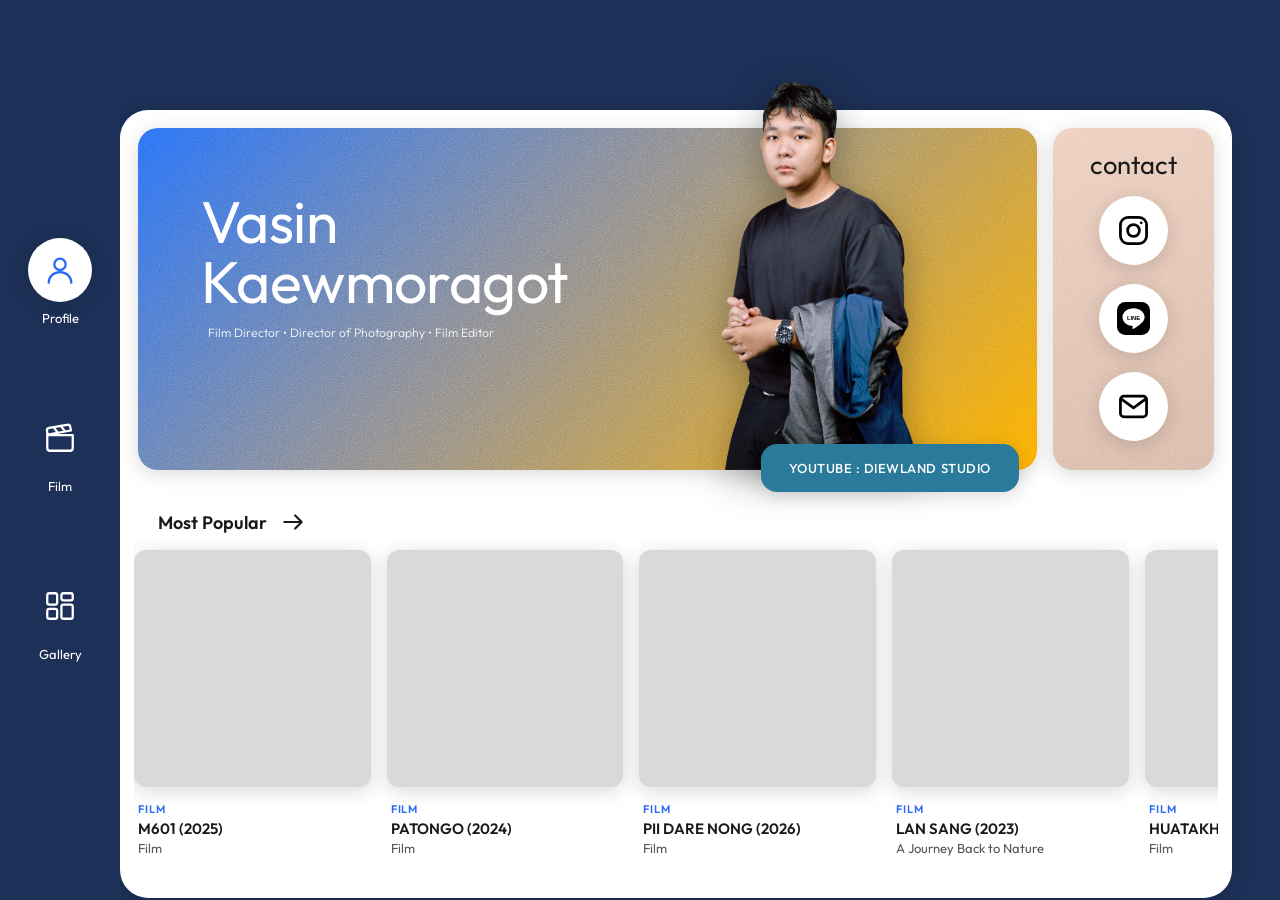
==== index.html @ d3518928 "Initial portfolio site with Instagram gallery and admin page Co-Authored-By: Claude Opus 5.5 <norepl" ====
<!DOCTYPE html>
<html lang="th">
<head>
  <meta charset="UTF-8" />
  <meta name="viewport" content="width=device-width, initial-scale=1.0" />
  <title>Vasin Kaewmoragot — Portfolio</title>
  <meta name="description" content="Vasin Kaewmoragot — Film Director, Director of Photography, Film Editor" />
  <link rel="preconnect" href="https://fonts.googleapis.com" />
  <link rel="preconnect" href="https://fonts.gstatic.com" crossorigin />
  <link href="https://fonts.googleapis.com/css2?family=Outfit:wght@300;400;500;600;700&display=swap" rel="stylesheet" />
  <link rel="stylesheet" href="style.css" />
</head>
<body>

  <!-- ============ NAVIGATION ============ -->
  <nav class="nav" aria-label="Main navigation">
    <ul class="nav__list">
      <li>
        <a href="#profile" class="nav__item is-active" data-target="profile" aria-current="page">
          <span class="nav__icon">
            <svg viewBox="0 0 24 24" fill="none" stroke="currentColor" stroke-width="1.6" stroke-linecap="round" stroke-linejoin="round" aria-hidden="true">
              <circle cx="12" cy="8" r="4" />
              <path d="M4 21c0-4.4 3.6-7.5 8-7.5s8 3.1 8 7.5" />
            </svg>
          </span>
          <span class="nav__label">Profile</span>
        </a>
      </li>
      <li>
        <a href="#film" class="nav__item" data-target="film">
          <span class="nav__icon">
            <svg viewBox="0 0 24 24" fill="none" stroke="currentColor" stroke-width="1.6" stroke-linecap="round" stroke-linejoin="round" aria-hidden="true">
              <path d="M3 10h18v9a2 2 0 0 1-2 2H5a2 2 0 0 1-2-2v-9Z" />
              <path d="m3.2 9.6-.4-2.4a2 2 0 0 1 1.6-2.3L17 2.7a2 2 0 0 1 2.3 1.6l.4 2.4L3.2 9.6Z" />
              <path d="m7.5 4.3 2.6 3.6M12.6 3.4l2.6 3.6" />
            </svg>
          </span>
          <span class="nav__label">Film</span>
        </a>
      </li>
      <li>
        <a href="#gallery" class="nav__item" data-target="gallery">
          <span class="nav__icon">
            <svg viewBox="0 0 24 24" fill="none" stroke="currentColor" stroke-width="1.6" stroke-linejoin="round" aria-hidden="true">
              <rect x="3" y="3" width="7" height="8" rx="1.5" />
              <rect x="13" y="3" width="8" height="5" rx="1.5" />
              <rect x="3" y="14" width="7" height="7" rx="1.5" />
              <rect x="13" y="11" width="8" height="10" rx="1.5" />
            </svg>
          </span>
          <span class="nav__label">Gallery</span>
        </a>
      </li>
    </ul>
  </nav>

  <!-- ============ STAGE (Flashcard sections) ============ -->
  <main class="stage">

    <!-- ---------- SECTION 1: PROFILE ---------- -->
    <section id="profile" class="page page--profile is-active" aria-label="Profile">
      <div class="page__card">
        <div class="profile__top">
          <div class="profile__hero">
            <div class="banner noise">
              <div class="banner__text">
                <h1 class="banner__name">Vasin<br />Kaewmoragot</h1>
                <p class="banner__roles">Film Director • Director of Photography • Film Editor</p>
              </div>
            </div>

            <!-- รูปโปรไฟล์ (PNG พื้นหลังโปร่งใส) — วางไฟล์จริงที่ assets/images/profile.png -->
            <figure class="profile__photo">
              <img src="assets/images/profile.png" alt="Vasin Kaewmoragot" data-fallback />
            </figure>
            <a href="https://www.youtube.com/@DIEWLAND_STUDIO" class="btn btn--profile" target="_blank" rel="noopener">YOUTUBE : DIEWLAND STUDIO</a>
          </div>

          <aside class="contact noise">
            <h2 class="contact__title">contact</h2>
            <ul class="contact__list">
              <li>
                <a class="contact__item" aria-label="Instagram: v.k_dl" title="Instagram: v.k_dl" href="https://www.instagram.com/v.k_dl" target="_blank" rel="noopener">
                  <span class="contact__icon"><img src="assets/icons/instagram.svg" alt="Instagram" /></span>
                </a>
              </li>
              <li>
                <a class="contact__item" aria-label="LINE: diewlandstudio" title="LINE: diewlandstudio" href="https://line.me/ti/p/~diewlandstudio" target="_blank" rel="noopener">
                  <span class="contact__icon"><img src="assets/icons/line.svg" alt="LINE" /></span>
                </a>
              </li>
              <li>
                <a class="contact__item" aria-label="Email: vasink2006@gmail.com" title="vasink2006@gmail.com" href="mailto:vasink2006@gmail.com">
                  <span class="contact__icon"><img src="assets/icons/mail.svg" alt="Email" /></span>
                </a>
              </li>
            </ul>
          </aside>
        </div>

        <div class="row-head">
          <h3>Most Popular</h3>
          <button class="row-head__shuffle" id="shuffleBtn" type="button" aria-label="Shuffle most popular">
            <svg viewBox="0 0 24 24" fill="none" stroke="currentColor" stroke-width="2" stroke-linecap="round" stroke-linejoin="round" aria-hidden="true"><path d="M4 12h16M14 6l6 6-6 6" /></svg>
          </button>
        </div>
        <div class="card-row" id="popularRow"><!-- JS renders random cards --></div>
      </div>
    </section>

    <!-- ---------- SECTION 2: FILM ---------- -->
    <section id="film" class="page page--film" aria-label="Film">
      <div class="film">
        <div class="film__bg" id="filmBg"></div>
        <div class="film__panel" aria-hidden="true"></div>

        <div class="film__left film__fade">
          <p class="film__year" id="filmYear"></p>
          <h2 class="film__title" id="filmTitle"></h2>
          <p class="film__tagline" id="filmTagline"></p>
          <button class="btn btn--watch" id="watchBtn" type="button">
            <svg viewBox="0 0 24 24" fill="none" stroke="currentColor" stroke-width="2" aria-hidden="true">
              <circle cx="12" cy="12" r="10" /><path d="M10 8.5v7l6-3.5-6-3.5Z" fill="currentColor" />
            </svg>
            WATCH NOW!
          </button>
        </div>

        <img class="film__person film__fade" id="filmPerson" alt="" data-fallback />

        <div class="film__right">
          <div class="film__arrows">
            <button class="arrow-btn" id="filmPrev" type="button" aria-label="Previous film">
              <svg viewBox="0 0 24 24" fill="none" stroke="currentColor" stroke-width="2.2" stroke-linecap="round" stroke-linejoin="round"><path d="M20 12H4M10 6l-6 6 6 6" /></svg>
            </button>
            <button class="arrow-btn" id="filmNext" type="button" aria-label="Next film">
              <svg viewBox="0 0 24 24" fill="none" stroke="currentColor" stroke-width="2.2" stroke-linecap="round" stroke-linejoin="round"><path d="M4 12h16M14 6l6 6-6 6" /></svg>
            </button>
          </div>
          <div class="film__info film__fade">
            <button class="film__thumb" id="filmThumb" type="button" aria-label="Play trailer">
              <img id="filmThumbImg" alt="" />
              <span class="film__thumb-play" aria-hidden="true">
                <svg viewBox="0 0 24 24"><path d="M8 5v14l11-7L8 5Z" fill="currentColor" /></svg>
              </span>
            </button>
            <p class="film__desc" id="filmDesc"></p>
            <p class="film__credit" id="filmCredit"></p>
          </div>
          <div class="film__dots" id="filmDots"></div>
        </div>
      </div>
    </section>

    <!-- ---------- SECTION 3: GALLERY ---------- -->
    <section id="gallery" class="page page--gallery" aria-label="Gallery">
      <div class="page__card">
        <div class="gallery__head">
          <div class="banner banner--gallery noise">
            <h2 class="gallery__title">Gallery<br />2023-NOW</h2>
            <ul class="gallery__gear">
              <li>Olympus OM-D E-M10 Mark I</li>
              <li>Olympus OM D E-M5 Mark II</li>
              <li>Sony a7C II</li>
            </ul>
          </div>
          <!-- รูปกล้อง (PNG พื้นหลังโปร่งใส) — วางไฟล์จริงที่ assets/images/camera.png -->
          <img class="gallery__camera" src="assets/images/camera.png" alt="Sony a7C II camera" data-fallback />
        </div>
        <div id="galleryYears"><!-- JS renders year rows --></div>
      </div>
    </section>
  </main>

  <!-- ============ MODALS ============ -->
  <div class="modal" id="lightbox" role="dialog" aria-modal="true" aria-label="Image viewer" hidden>
    <button class="modal__close" type="button" aria-label="Close">&times;</button>
    <figure class="modal__content lightbox">
      <img id="lightboxImg" alt="" />
      <figcaption id="lightboxCaption"></figcaption>
    </figure>
  </div>

  <div class="modal" id="videoModal" role="dialog" aria-modal="true" aria-label="Video player" hidden>
    <button class="modal__close" type="button" aria-label="Close">&times;</button>
    <div class="modal__content video">
      <!-- YouTube ต้องได้รับ Referer ไม่งั้นขึ้น Error 153 -->
      <iframe id="videoFrame" title="Film trailer" referrerpolicy="strict-origin-when-cross-origin" allow="accelerometer; autoplay; clipboard-write; encrypted-media; gyroscope; picture-in-picture; web-share" allowfullscreen></iframe>
    </div>
    <a class="video__external" id="videoExternal" href="#" target="_blank" rel="noopener">เล่นไม่ได้? ดูบน YouTube ↗</a>
  </div>

  <script src="data.js"></script>
  <script src="script.js"></script>
</body>
</html>
---- style.css ----
/* =========================================================
   Vasin Kaewmoragot — Portfolio
   Design tokens: design_specification.md
   ========================================================= */

:root {
  /* Colors */
  --bg-main: #1D3057;
  --banner-gradient: linear-gradient(135deg, #296BF8 0%, #FFAA00 100%);
  --bg-contact: #ECCDBC;
  --bg-card: #FFFFFF;
  --bg-card-placeholder: #D9D9D9;
  --text-dark: #1A1A1A;
  --text-light: #FFFFFF;
  --accent: #296BF8;
  --btn-profile: #2A7A9B;
  --film-panel: rgba(214, 216, 222, 0.82);

  /* Effects */
  --shadow-default: 0 4px 20px rgba(0, 0, 0, 0.15);
  --shadow-hover: 0 12px 30px rgba(0, 0, 0, 0.3);
  --transition: all 0.3s cubic-bezier(0.25, 0.8, 0.25, 1);
  --ease-card: cubic-bezier(0.22, 1, 0.36, 1);

  /* Shape */
  --radius-lg: 28px;
  --radius-md: 20px;
  --radius-sm: 12px;

  /* Layout */
  --nav-size: 120px;
  --page-pad-top: 110px;
  --page-pad-side: 48px;

  /* Figma "Noise" — SVG fractal noise (data URI) */
  --noise: url("data:image/svg+xml,%3Csvg xmlns='http://www.w3.org/2000/svg' width='220' height='220'%3E%3Cfilter id='n'%3E%3CfeTurbulence type='fractalNoise' baseFrequency='0.85' numOctaves='3' stitchTiles='stitch'/%3E%3CfeColorMatrix type='saturate' values='0'/%3E%3C/filter%3E%3Crect width='100%25' height='100%25' filter='url(%23n)'/%3E%3C/svg%3E");
}

*,
*::before,
*::after { box-sizing: border-box; }

html, body { height: 100%; }

body {
  margin: 0;
  font-family: "Outfit", system-ui, -apple-system, "Segoe UI", sans-serif;
  background: var(--bg-main);
  color: var(--text-dark);
  overflow: hidden;
  -webkit-font-smoothing: antialiased;
}

img { display: block; max-width: 100%; }
a { color: inherit; text-decoration: none; }
button { font: inherit; color: inherit; border: 0; background: none; cursor: pointer; padding: 0; }
ul { list-style: none; margin: 0; padding: 0; }
h1, h2, h3, p, figure { margin: 0; }

:focus-visible { outline: 3px solid #FFAA00; outline-offset: 3px; }

/* ---------- Noise overlay ---------- */
.noise { position: relative; isolation: isolate; }
.noise::after {
  content: "";
  position: absolute;
  inset: 0;
  border-radius: inherit;
  background-image: var(--noise);
  background-size: 220px 220px;
  mix-blend-mode: overlay;
  opacity: 0.55;
  pointer-events: none;
  z-index: 0;
}
.noise > * { position: relative; z-index: 1; }

/* ---------- Image placeholder ---------- */
.ph {
  background-color: var(--bg-card-placeholder);
  overflow: hidden;
}
.ph img {
  width: 100%;
  height: 100%;
  object-fit: cover;
  opacity: 0;
  transition: opacity 0.5s ease;
}
.ph img.is-loaded { opacity: 1; }

/* =========================================================
   NAVIGATION
   ========================================================= */
.nav {
  position: fixed;
  inset: 0 auto 0 0;
  width: var(--nav-size);
  display: flex;
  align-items: center;
  justify-content: center;
  z-index: 50;
}
.nav__list {
  display: flex;
  flex-direction: column;
  gap: clamp(36px, 9vh, 80px);
}
.nav__item {
  display: flex;
  flex-direction: column;
  align-items: center;
  gap: 8px;
  color: var(--text-light);
  font-size: 13px;
  font-weight: 400;
}
.nav__icon {
  display: grid;
  place-items: center;
  width: 64px;
  height: 64px;
  border-radius: 50%;
  transition: var(--transition);
}
.nav__icon svg { width: 34px; height: 34px; }
.nav__item:hover .nav__icon {
  transform: translateY(-5px);
  background: rgba(255, 255, 255, 0.12);
  box-shadow: var(--shadow-hover);
}
.nav__item.is-active .nav__icon {
  background: var(--bg-card);
  color: var(--accent);
  box-shadow: var(--shadow-default);
}
.nav__item.is-active:hover .nav__icon {
  background: var(--bg-card);
  box-shadow: var(--shadow-hover);
}

/* =========================================================
   STAGE + FLASHCARD TRANSITION
   ========================================================= */
.stage {
  position: fixed;
  inset: 0 0 0 var(--nav-size);
  overflow: hidden;
  overflow: clip; /* กัน browser เลื่อน stage เองตอนเปิดลิงก์ #hash */
}

.page {
  position: absolute;
  inset: 0;
  background: var(--bg-main);
  overflow-x: hidden;
  overflow-y: auto;
  padding: var(--page-pad-top) var(--page-pad-side) 40px 0;
  visibility: hidden;
  transform: translateY(100%);
  z-index: 1;
  scrollbar-width: thin;
  scrollbar-color: rgba(255, 255, 255, 0.25) transparent;
}
.page.is-active {
  visibility: visible;
  transform: none;
  z-index: 2;
}
/* หน้าใหม่ลอยขึ้นจากด้านล่างทับหน้าเก่า */
.page.is-entering {
  visibility: visible;
  z-index: 3;
  box-shadow: 0 -30px 60px rgba(0, 0, 0, 0.35);
  animation: flashcardIn 0.75s var(--ease-card) forwards;
}
/* หน้าเก่าถอยลึกลงไปเล็กน้อย */
.page.is-leaving {
  visibility: visible;
  transform: none;
  z-index: 2;
  animation: flashcardOut 0.75s var(--ease-card) forwards;
}

@keyframes flashcardIn {
  from { transform: translateY(100%); border-radius: 40px 40px 0 0; }
  to   { transform: translateY(0);    border-radius: 0; }
}
@keyframes flashcardOut {
  from { transform: scale(1);    filter: brightness(1); }
  to   { transform: scale(0.94); filter: brightness(0.55); }
}

.page__card {
  position: relative;
  min-height: 100%;
  background: var(--bg-card);
  border-radius: var(--radius-lg);
  padding: 18px 18px 22px;
  box-shadow: var(--shadow-default);
}

/* ---------- Common bits ---------- */
.btn {
  display: inline-flex;
  align-items: center;
  justify-content: center;
  gap: 10px;
  font-weight: 500;
  letter-spacing: 0.04em;
  box-shadow: var(--shadow-default);
  transition: var(--transition);
}
.btn:hover {
  transform: translateY(-5px);
  box-shadow: var(--shadow-hover);
}

.row-head {
  display: flex;
  align-items: center;
  gap: 10px;
  margin: 28px 0 12px 20px;
}
.row-head h3 {
  font-size: 18px;
  font-weight: 600;
}
.row-head__shuffle,
.row-head__arrow {
  display: grid;
  place-items: center;
  width: 32px;
  height: 32px;
  border-radius: 50%;
  transition: var(--transition);
}
.row-head__shuffle svg,
.row-head__arrow svg { width: 26px; height: 26px; }
.row-head__shuffle:hover,
.row-head__arrow:hover {
  transform: translateY(-5px);
  box-shadow: var(--shadow-hover);
  background: var(--bg-card);
}

/* Horizontal scroll row (Most Popular / Gallery years) */
.card-row {
  display: flex;
  gap: 16px;
  overflow-x: auto;
  scroll-snap-type: x mandatory;
  padding: 10px 4px 16px;
  margin: -10px -4px 0;
  scrollbar-width: thin;
  scrollbar-color: #c9c9c9 transparent;
}

.card {
  flex: 0 0 clamp(170px, 22%, 300px);
  scroll-snap-align: start;
  text-align: left;
  border-radius: var(--radius-sm);
  background: var(--bg-card);
  transition: var(--transition);
}
.card__media {
  aspect-ratio: 1 / 1;
  border-radius: var(--radius-sm);
  box-shadow: var(--shadow-default);
  transition: var(--transition);
}
.card__body { padding: 10px 4px 4px; }
.card__tag {
  display: inline-block;
  font-size: 11px;
  font-weight: 600;
  letter-spacing: 0.08em;
  text-transform: uppercase;
  color: var(--accent);
}
.card__title {
  font-size: 15px;
  font-weight: 600;
  margin-top: 2px;
}
.card__desc {
  font-size: 13px;
  color: #555;
  margin-top: 2px;
  display: -webkit-box;
  -webkit-line-clamp: 2;
  -webkit-box-orient: vertical;
  overflow: hidden;
}
.card:hover { transform: translateY(-5px); }
.card:hover .card__media { box-shadow: var(--shadow-hover); }

/* =========================================================
   SECTION 1 — PROFILE
   ========================================================= */
.profile__top {
  display: grid;
  grid-template-columns: minmax(0, 1fr) clamp(120px, 15%, 190px);
  align-items: stretch; /* Banner กับ Contact สูงเท่ากันเสมอ */
  gap: 16px;
}
.profile__hero { position: relative; display: flex; }

.banner {
  background: var(--banner-gradient);
  border-radius: var(--radius-md);
  box-shadow: var(--shadow-default);
  color: var(--text-light);
}
.profile__hero .banner {
  flex: 1;
  min-height: clamp(300px, 38vh, 380px);
  display: flex;
  align-items: flex-start;
  padding: clamp(40px, 7vh, 64px) clamp(24px, 7%, 80px);
}
.banner__text { max-width: 58%; }
.banner__name {
  font-size: clamp(40px, 4.6vw, 68px);
  font-weight: 400;
  line-height: 1.02;
  letter-spacing: -0.01em;
}
.banner__roles {
  margin-top: 14px;
  font-size: clamp(11px, 0.95vw, 14px);
  font-weight: 300;
  padding-left: 0.6em;
  opacity: 0.95;
}

/* รูปโปรไฟล์ยื่นพ้นขอบบนการ์ด --photo-pop px (page-pad-top เผื่อที่ไว้แล้ว) */
.profile__photo {
  --photo-pop: 64px;
  position: absolute;
  right: 4%;
  bottom: 0;
  height: calc(100% + var(--photo-pop));
  width: 40%;
  z-index: 2;
  pointer-events: none;
  display: flex;
  align-items: flex-end;
  justify-content: center;
}
/* ย่อรูปให้อยู่ในกรอบทั้งกว้างและสูง — ไม่ล้นออกด้านข้าง */
.profile__photo img {
  max-height: 100%;
  max-width: 100%;
  width: auto;
  height: auto;
  object-fit: contain;
  object-position: bottom;
  filter: drop-shadow(0 10px 18px rgba(0, 0, 0, 0.3));
}
.img-missing img { display: none; }
.profile__photo.img-missing {
  height: 100%;
}
.profile__photo.img-missing::before {
  content: "assets/images/profile.png";
  display: grid;
  place-items: center;
  width: 80%;
  height: 92%;
  border-radius: 140px 140px var(--radius-md) var(--radius-md);
  background: rgba(217, 217, 217, 0.55);
  border: 2px dashed rgba(255, 255, 255, 0.7);
  color: rgba(255, 255, 255, 0.9);
  font-size: 12px;
  text-align: center;
  padding: 0 8px;
}

.btn--profile {
  position: absolute;
  right: 2%;
  bottom: -22px;
  height: 48px;
  padding: 0 28px;
  border-radius: 16px;
  background: var(--btn-profile);
  color: var(--text-light);
  font-size: 13px;
  white-space: nowrap;
  z-index: 3;
}

.contact {
  background-color: var(--bg-contact);
  background-image: linear-gradient(160deg, rgba(255, 255, 255, 0) 0%, rgba(120, 80, 60, 0.18) 100%);
  border-radius: var(--radius-md);
  box-shadow: var(--shadow-default);
  padding: 20px 12px 24px;
  display: flex;
  flex-direction: column;
  align-items: center;
}
.contact__title {
  font-size: clamp(22px, 2vw, 30px);
  font-weight: 400;
  margin-bottom: 10px;
}
.contact__list {
  display: flex;
  flex-direction: column;
  align-items: center;
  justify-content: space-evenly;
  flex: 1;
  gap: 14px;
}
.contact__item { display: block; border-radius: 50%; }
.contact__icon {
  flex: 0 0 auto;
  display: grid;
  place-items: center;
  width: clamp(56px, 5.4vw, 76px);
  height: clamp(56px, 5.4vw, 76px);
  border-radius: 50%;
  background: var(--bg-card);
  box-shadow: var(--shadow-default);
  transition: var(--transition);
}
.contact__icon img { width: 48%; height: 48%; }
.contact__item:hover .contact__icon {
  transform: translateY(-5px);
  box-shadow: var(--shadow-hover);
}

.page--profile .row-head { margin-top: 36px; }

/* =========================================================
   SECTION 2 — FILM
   ========================================================= */
.page--film {
  padding: 30px 0 30px 0;
}
.film {
  position: relative;
  min-height: 100%;
  height: 100%;
  min-height: 560px;
  color: var(--text-light);
}
.film__bg {
  position: absolute;
  inset: 0;
  border-radius: var(--radius-lg) 0 0 var(--radius-lg);
  background-color: #2b3b2f;
  background-size: cover;
  background-position: center;
  box-shadow: var(--shadow-default);
  overflow: hidden;
  transition: background-image 0.6s ease;
}
/* ไล่เงาเข้มด้านซ้าย-บน ให้ชื่อเรื่องอ่านออกทุกพื้นหลัง */
.film__bg::after {
  content: "";
  position: absolute;
  inset: 0;
  background:
    linear-gradient(180deg, rgba(10, 16, 32, 0.55) 0%, rgba(10, 16, 32, 0) 55%),
    linear-gradient(90deg, rgba(10, 16, 32, 0.85) 0%, rgba(10, 16, 32, 0.55) 40%, rgba(10, 16, 32, 0.15) 75%);
}
.film__panel {
  position: absolute;
  inset: 0 0 0 auto;
  width: 56%;
  background: var(--film-panel);
  backdrop-filter: blur(3px);
  -webkit-backdrop-filter: blur(3px);
  clip-path: polygon(42% 0, 100% 0, 100% 100%, 0 100%);
}

.film__left {
  position: absolute;
  top: 9%;
  left: 7%;
  z-index: 2;
  max-width: 48%;
  text-shadow: 0 2px 18px rgba(0, 0, 0, 0.55), 0 1px 3px rgba(0, 0, 0, 0.45);
}
.film__left .btn--watch { text-shadow: none; }
.film__year {
  font-size: clamp(22px, 2.2vw, 32px);
  font-weight: 300;
  padding-left: 0.2em;
}
.film__title {
  font-size: clamp(44px, 6vw, 92px);
  overflow-wrap: break-word;
  font-weight: 400;
  line-height: 1;
  letter-spacing: 0.01em;
  text-transform: uppercase;
}
.film__tagline {
  margin-top: 16px;
  font-size: 13px;
  font-weight: 300;
  padding-left: 0.2em;
}
.btn--watch {
  margin-top: clamp(28px, 5vh, 52px);
  padding: 10px 18px 10px 12px;
  border-radius: 8px;
  background: var(--bg-card);
  color: var(--accent);
  font-size: 20px;
  font-weight: 500;
  letter-spacing: 0.02em;
}
.btn--watch svg { width: 30px; height: 30px; }

.film__person {
  position: absolute;
  left: 45%;
  bottom: -30px;
  height: 90%;
  width: auto;
  max-width: none;
  transform: translateX(-50%);
  z-index: 3;
  pointer-events: none;
  filter: drop-shadow(0 10px 30px rgba(0, 0, 0, 0.35));
}
.film__person.img-missing { display: none; }

.film__right {
  position: absolute;
  top: 0;
  right: 0;
  bottom: 0;
  width: 36%;
  padding: clamp(28px, 5vh, 48px) clamp(20px, 4%, 64px) 32px 24px;
  display: flex;
  flex-direction: column;
  color: var(--text-dark);
  z-index: 2;
}
.film__arrows {
  display: flex;
  justify-content: flex-end;
  gap: 24px;
  margin-bottom: clamp(24px, 6vh, 64px);
}
.arrow-btn {
  display: grid;
  place-items: center;
  width: 58px;
  height: 58px;
  border-radius: 50%;
  background: var(--bg-card);
  color: var(--text-dark);
  box-shadow: var(--shadow-default);
  transition: var(--transition);
}
.arrow-btn svg { width: 28px; height: 28px; }
.arrow-btn:hover {
  transform: translateY(-5px);
  box-shadow: var(--shadow-hover);
}
.arrow-btn:active { transform: translateY(-2px) scale(0.96); }

.film__thumb {
  position: relative;
  display: block;
  width: min(100%, 300px);
  aspect-ratio: 16 / 9;
  border-radius: 8px;
  overflow: hidden;
  background: #111;
  box-shadow: var(--shadow-default);
  transition: var(--transition);
}
.film__thumb img { width: 100%; height: 100%; object-fit: cover; }
.film__thumb-play {
  position: absolute;
  inset: 0;
  display: grid;
  place-items: center;
  color: #fff;
  background: rgba(0, 0, 0, 0.25);
  opacity: 0;
  transition: var(--transition);
}
.film__thumb-play svg { width: 44px; height: 44px; filter: drop-shadow(0 2px 8px rgba(0, 0, 0, 0.5)); }
.film__thumb:hover {
  transform: translateY(-5px);
  box-shadow: var(--shadow-hover);
}
.film__thumb:hover .film__thumb-play { opacity: 1; }

.film__desc {
  margin-top: 26px;
  font-size: 13.5px;
  line-height: 1.6;
  letter-spacing: 0.03em;
  max-width: 300px;
}
.film__credit {
  margin-top: 24px;
  font-size: 13px;
  font-weight: 500;
}
.film__dots {
  display: flex;
  gap: 8px;
  margin-top: auto;
  padding-top: 20px;
}
.film__dots button {
  width: 8px;
  height: 8px;
  border-radius: 99px;
  background: rgba(26, 26, 26, 0.3);
  transition: var(--transition);
}
.film__dots button.is-active {
  width: 26px;
  background: var(--accent);
}

/* Slider change animation */
.film__fade { transition: opacity 0.35s ease, transform 0.35s ease; }
.film.is-changing-next .film__fade { opacity: 0; transform: translateX(-24px); }
.film.is-changing-prev .film__fade { opacity: 0; transform: translateX(24px); }
.film.is-changing-next .film__person,
.film.is-changing-prev .film__person { transform: translateX(-50%) translateY(20px); }

/* =========================================================
   SECTION 3 — GALLERY
   ========================================================= */
.gallery__head { position: relative; }
.banner--gallery {
  min-height: clamp(150px, 19vh, 190px);
  display: flex;
  align-items: center;
  justify-content: space-between;
  gap: 24px;
  padding: 24px clamp(24px, 4%, 48px) 24px 45%;
}
.gallery__title {
  font-size: clamp(36px, 4.2vw, 62px);
  font-weight: 400;
  line-height: 1.05;
}
.gallery__gear {
  font-size: 13px;
  font-weight: 300;
  line-height: 1.9;
}
.gallery__gear li::before { content: "•"; margin-right: 6px; }

.gallery__camera {
  position: absolute;
  left: 2%;
  bottom: 0;
  width: 36%;
  max-width: 380px;
  height: auto;
  z-index: 2;
  filter: drop-shadow(0 14px 22px rgba(0, 0, 0, 0.35));
  transition: var(--transition);
}
.gallery__camera:hover { transform: translateY(-5px) rotate(-2deg); }
.gallery__camera.img-missing { display: none; }

.year-block .row-head { margin: 14px 0 10px 16px; }
.year-block .row-head h3 { font-size: 18px; font-weight: 700; }
.year-block .card { flex-basis: clamp(150px, 18.5%, 260px); }

/* =========================================================
   MODALS (Lightbox + Video)
   ========================================================= */
.modal {
  position: fixed;
  inset: 0;
  z-index: 100;
  display: grid;
  place-items: center;
  padding: 64px 24px 24px;
  background: rgba(0, 0, 0, 0.8);
  opacity: 0;
  transition: opacity 0.3s ease;
}
.modal[hidden] { display: none; }
.modal.is-open { opacity: 1; }

.modal__content {
  transform: scale(0.95);
  transition: transform 0.35s cubic-bezier(0.25, 0.8, 0.25, 1);
}
.modal.is-open .modal__content { transform: scale(1); }

.modal__close {
  position: absolute;
  top: 18px;
  right: 22px;
  width: 48px;
  height: 48px;
  border-radius: 50%;
  background: rgba(255, 255, 255, 0.12);
  color: #fff;
  font-size: 32px;
  line-height: 1;
  transition: var(--transition);
}
.modal__close:hover {
  transform: translateY(-5px);
  background: rgba(255, 255, 255, 0.25);
  box-shadow: var(--shadow-hover);
}

.lightbox {
  display: flex;
  flex-direction: column;
  align-items: center;
  max-width: min(92vw, 1100px);
}
.lightbox img {
  max-width: 100%;
  max-height: calc(100vh - 160px);
  border-radius: var(--radius-sm);
  box-shadow: var(--shadow-hover);
  background: var(--bg-card-placeholder);
  min-width: min(60vmin, 92vw);
  min-height: 30vmin;
  object-fit: contain;
}
.lightbox figcaption {
  margin-top: 14px;
  color: #fff;
  text-align: center;
  font-size: 15px;
}
.lightbox figcaption strong { display: block; font-size: 18px; font-weight: 600; }

.video {
  width: min(92vw, calc((100vh - 120px) * 16 / 9), 1200px);
  aspect-ratio: 16 / 9;
  border-radius: var(--radius-sm);
  overflow: hidden;
  background: #000;
  box-shadow: var(--shadow-hover);
}
.video iframe { width: 100%; height: 100%; border: 0; display: block; }

/* =========================================================
   RESPONSIVE
   ========================================================= */
@media (max-width: 1180px) {
  :root { --nav-size: 100px; --page-pad-side: 28px; }
  .profile__photo { width: 44%; }
  .film__right { width: 40%; }
  .film__panel { width: 62%; }
}

/* Tablet & Mobile — Nav ย้ายไปด้านล่าง */
@media (max-width: 860px) {
  :root { --nav-size: 0px; --page-pad-top: 96px; --page-pad-side: 14px; }

  .nav {
    inset: auto 0 0 0;
    width: auto;
    height: 76px;
    background: rgba(29, 48, 87, 0.92);
    backdrop-filter: blur(10px);
    -webkit-backdrop-filter: blur(10px);
    border-top: 1px solid rgba(255, 255, 255, 0.08);
    padding-bottom: env(safe-area-inset-bottom);
  }
  .nav__list {
    flex-direction: row;
    justify-content: space-around;
    width: 100%;
    max-width: 480px;
    gap: 0;
  }
  .nav__item { font-size: 11px; gap: 3px; }
  .nav__icon { width: 46px; height: 46px; }
  .nav__icon svg { width: 26px; height: 26px; }

  .stage { inset: 0 0 76px 0; }
  .page { padding: var(--page-pad-top) var(--page-pad-side) 24px; }
  .page__card { padding: 12px 12px 18px; border-radius: 22px; }

  /* Profile */
  .profile__top { grid-template-columns: 1fr; gap: 40px; }
  .profile__hero .banner {
    min-height: 340px;
    padding: 32px 24px;
  }
  .banner__text { max-width: 56%; }
  .banner__name { font-size: clamp(24px, 6.4vw, 52px); }
  .banner__roles { line-height: 1.5; padding-left: 0.2em; }
  .profile__photo { --photo-pop: 48px; right: 2%; width: 46%; }
  .btn--profile { right: 50%; transform: translateX(50%); padding: 0 22px; font-size: 12px; }
  .btn--profile:hover { transform: translateX(50%) translateY(-5px); }

  /* Contact เป็นแถวแนวนอน */
  .contact { flex-direction: row; justify-content: space-between; gap: 12px; padding: 14px 18px; }
  .contact__title { margin: 0; }
  .contact__list { flex: 0 1 auto; flex-direction: row; gap: clamp(10px, 4vw, 24px); }
  .card { flex-basis: 44%; }

  /* Film — stacked */
  .page--film { padding: 14px 14px 24px; }
  .film {
    height: auto;
    min-height: 100%;
    display: flex;
    flex-direction: column;
  }
  .film__bg { border-radius: 22px; }
  .film__panel { display: none; }
  .film__person { display: none; }
  .film__left {
    position: relative;
    inset: auto;
    max-width: none;
    padding: 40px 24px 32px;
  }
  .film__right {
    position: relative;
    inset: auto;
    width: auto;
    margin: auto 12px 12px;
    padding: 20px;
    border-radius: 18px;
    background: var(--film-panel);
    backdrop-filter: blur(8px);
    -webkit-backdrop-filter: blur(8px);
  }
  .film__arrows { margin-bottom: 18px; justify-content: space-between; }
  .film__thumb { width: 100%; }
  .film__desc { max-width: none; }

  /* Gallery */
  /* กล้องกำหนดด้วยความสูง แล้วเว้นที่ด้านบน Banner ให้พอดี ไม่ทับข้อความ */
  .gallery__head { --cam-h: clamp(120px, 30vw, 200px); --cam-pop: 60px; }
  .banner--gallery {
    flex-direction: column;
    align-items: flex-start;
    gap: 12px;
    padding: calc(var(--cam-h) - var(--cam-pop) + 12px) 24px 24px;
  }
  .gallery__camera {
    width: auto;
    max-width: 80%;
    height: var(--cam-h);
    object-fit: contain;
    object-position: left bottom;
    bottom: auto;
    top: calc(var(--cam-pop) * -1);
    left: 4%;
  }
  .year-block .card { flex-basis: 40%; }
}

@media (max-width: 480px) {
  .profile__hero .banner { min-height: 300px; padding: 28px 18px; }
  .contact__title { font-size: 20px; }
  .contact__icon { width: 48px; height: 48px; }
  .contact__icon img { width: 24px; height: 24px; }
  .card { flex-basis: 62%; }
  .year-block .card { flex-basis: 46%; }
  .btn--watch { font-size: 17px; }
  .arrow-btn { width: 50px; height: 50px; }
}

@media (prefers-reduced-motion: reduce) {
  .page.is-entering,
  .page.is-leaving { animation-duration: 0.01ms; }
  * { transition-duration: 0.01ms !important; }
}

.gallery__empty { padding: 32px 16px; color: #777; font-size: 14px; }

/* ลิงก์สำรองเปิดคลิปบน YouTube */
#videoModal { grid-template-rows: auto auto; align-content: center; gap: 14px; }
.video__external {
  justify-self: center;
  color: rgba(255, 255, 255, 0.8);
  font-size: 14px;
  text-decoration: underline;
  text-underline-offset: 3px;
}
.video__external:hover { color: #fff; }
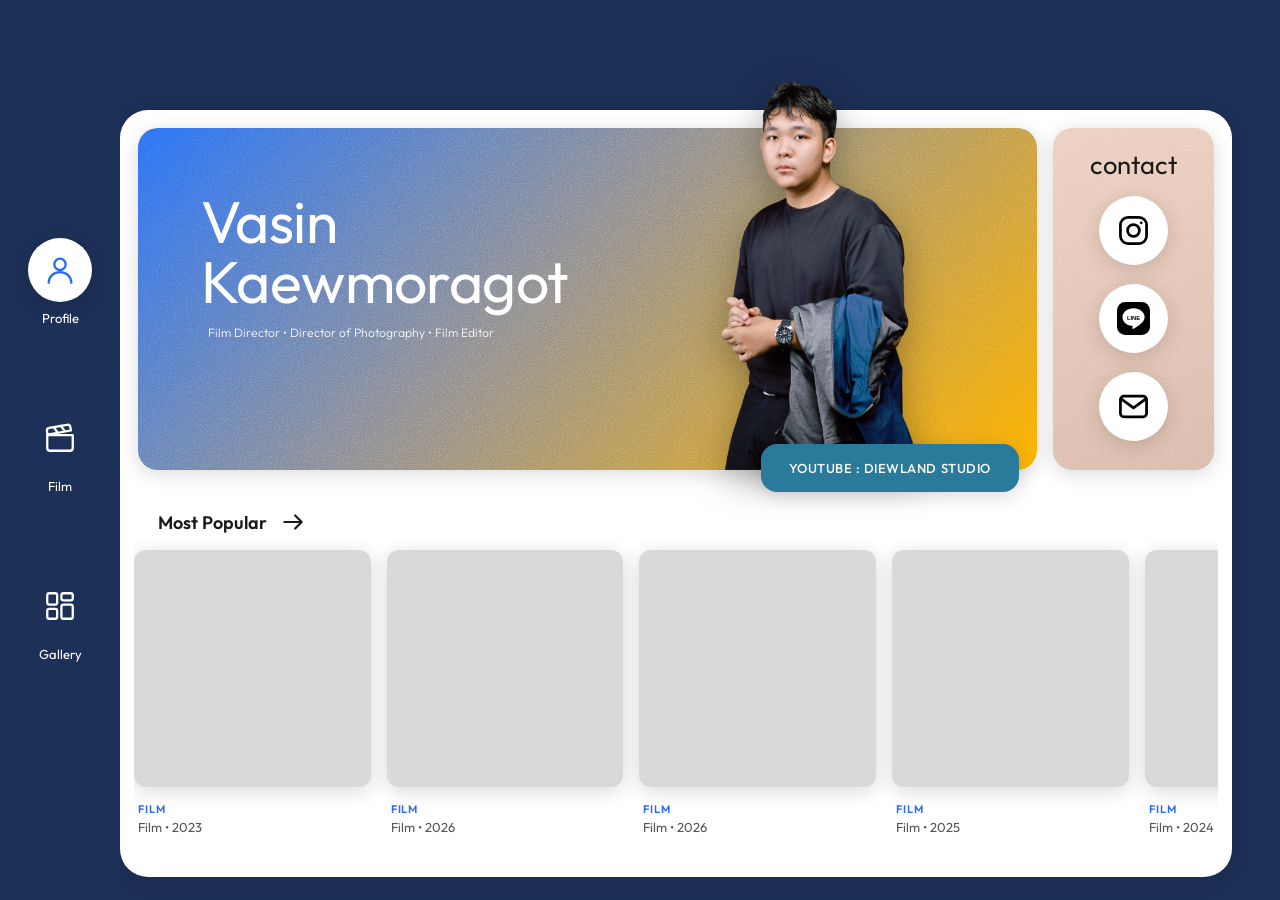
==== commit fca5cd89: "Group gallery photos by post into albums; hide card titles Co-Authored-By: Claude Opus 5.5 <noreply@" ====
--- a/index.html
+++ b/index.html
@@ -176,8 +176,21 @@
   <div class="modal" id="lightbox" role="dialog" aria-modal="true" aria-label="Image viewer" hidden>
     <button class="modal__close" type="button" aria-label="Close">&times;</button>
     <figure class="modal__content lightbox">
-      <img id="lightboxImg" alt="" />
-      <figcaption id="lightboxCaption"></figcaption>
+      <div class="lightbox__stage">
+        <button class="lightbox__nav lightbox__nav--prev" id="lightboxPrev" type="button" aria-label="Previous photo">
+          <svg viewBox="0 0 24 24" fill="none" stroke="currentColor" stroke-width="2.2" stroke-linecap="round" stroke-linejoin="round"><path d="M15 5l-7 7 7 7" /></svg>
+        </button>
+        <img id="lightboxImg" alt="" />
+        <button class="lightbox__nav lightbox__nav--next" id="lightboxNext" type="button" aria-label="Next photo">
+          <svg viewBox="0 0 24 24" fill="none" stroke="currentColor" stroke-width="2.2" stroke-linecap="round" stroke-linejoin="round"><path d="M9 5l7 7-7 7" /></svg>
+        </button>
+      </div>
+      <figcaption class="lightbox__info">
+        <strong id="lightboxTitle"></strong>
+        <span id="lightboxMeta"></span>
+        <span class="lightbox__count" id="lightboxCount"></span>
+      </figcaption>
+      <div class="lightbox__thumbs" id="lightboxThumbs"></div>
     </figure>
   </div>
 
--- a/style.css
+++ b/style.css
@@ -722,25 +722,125 @@
   display: flex;
   flex-direction: column;
   align-items: center;
-  max-width: min(92vw, 1100px);
-}
-.lightbox img {
+  gap: 12px;
+  width: min(92vw, 1100px);
+  max-height: 100%;
+}
+.lightbox__stage {
+  position: relative;
+  display: flex;
+  align-items: center;
+  justify-content: center;
+  width: 100%;
+  min-height: 0;
+}
+#lightboxImg {
   max-width: 100%;
-  max-height: calc(100vh - 160px);
+  max-height: calc(100vh - 190px);
+  max-height: calc(100dvh - 190px);
   border-radius: var(--radius-sm);
   box-shadow: var(--shadow-hover);
   background: var(--bg-card-placeholder);
-  min-width: min(60vmin, 92vw);
-  min-height: 30vmin;
   object-fit: contain;
-}
-.lightbox figcaption {
-  margin-top: 14px;
+  user-select: none;
+}
+.is-album #lightboxImg {
+  max-height: calc(100vh - 270px);
+  max-height: calc(100dvh - 270px);
+}
+.lightbox__nav {
+  position: absolute;
+  top: 50%;
+  display: none;
+  place-items: center;
+  width: 48px;
+  height: 48px;
+  margin-top: -24px;
+  border-radius: 50%;
+  background: rgba(255, 255, 255, 0.92);
+  color: var(--text-dark);
+  box-shadow: var(--shadow-default);
+  transition: var(--transition);
+  z-index: 1;
+}
+.lightbox__nav svg { width: 24px; height: 24px; }
+.lightbox__nav--prev { left: 8px; }
+.lightbox__nav--next { right: 8px; }
+.lightbox__nav:hover { transform: translateY(-5px); box-shadow: var(--shadow-hover); }
+.is-album .lightbox__nav { display: grid; }
+
+.lightbox__info {
+  display: flex;
+  flex-wrap: wrap;
+  align-items: baseline;
+  justify-content: center;
+  gap: 4px 12px;
   color: #fff;
   text-align: center;
-  font-size: 15px;
-}
-.lightbox figcaption strong { display: block; font-size: 18px; font-weight: 600; }
+  font-size: 14px;
+  max-width: 100%;
+}
+.lightbox__info strong { font-size: 17px; font-weight: 600; }
+.lightbox__info strong:empty { display: none; }
+.lightbox__info span { color: rgba(255, 255, 255, 0.7); }
+.lightbox__count {
+  padding: 2px 10px;
+  border-radius: 99px;
+  background: rgba(255, 255, 255, 0.14);
+}
+.lightbox__count:empty { display: none; }
+
+.lightbox__thumbs {
+  display: flex;
+  gap: 8px;
+  max-width: 100%;
+  overflow-x: auto;
+  padding: 4px 2px;
+  scrollbar-width: thin;
+  scrollbar-color: rgba(255, 255, 255, 0.3) transparent;
+}
+.lightbox__thumbs:empty { display: none; }
+.lightbox__thumb {
+  flex: 0 0 auto;
+  width: 64px;
+  height: 64px;
+  border-radius: 8px;
+  overflow: hidden;
+  opacity: 0.5;
+  outline: 2px solid transparent;
+  outline-offset: 2px;
+  transition: var(--transition);
+}
+.lightbox__thumb img { width: 100%; height: 100%; object-fit: cover; }
+.lightbox__thumb:hover { opacity: 0.85; transform: translateY(-3px); }
+.lightbox__thumb.is-active { opacity: 1; outline-color: #fff; }
+
+/* ไอคอนจำนวนรูปบนการ์ดอัลบั้ม */
+.card__media { position: relative; }
+.card__count {
+  position: absolute;
+  top: 8px;
+  right: 8px;
+  display: inline-flex;
+  align-items: center;
+  gap: 4px;
+  padding: 4px 8px;
+  border-radius: 99px;
+  background: rgba(0, 0, 0, 0.6);
+  color: #fff;
+  font-size: 12px;
+  font-weight: 600;
+  backdrop-filter: blur(4px);
+  -webkit-backdrop-filter: blur(4px);
+}
+.card__count svg { width: 14px; height: 14px; }
+
+@media (max-width: 600px) {
+  .lightbox { width: 100%; }
+  .lightbox__nav { width: 40px; height: 40px; margin-top: -20px; }
+  .lightbox__thumb { width: 52px; height: 52px; }
+  .is-album #lightboxImg { max-height: calc(100dvh - 250px); }
+}
 
 .video {
   width: min(92vw, calc((100vh - 120px) * 16 / 9), 1200px);
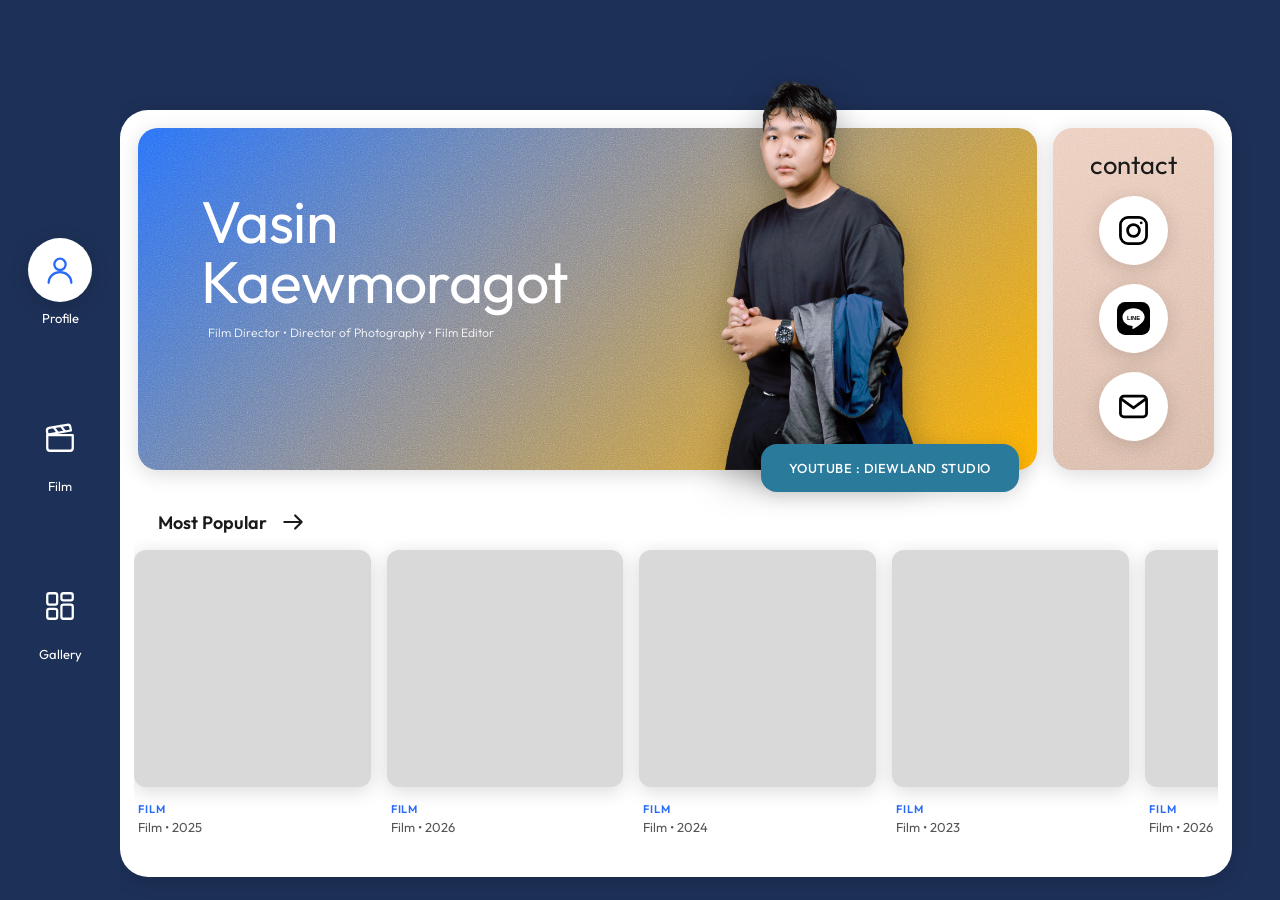
==== commit b06b7590: "Add Recommend section on Profile, editable from admin (YouTube or IG post) Co-Authored-By: Claude Op" ====
--- a/index.html
+++ b/index.html
@@ -98,6 +98,27 @@
           </aside>
         </div>
 
+        <!-- Recommend — แก้ไขได้ที่หน้า admin (แท็บ Recommend) -->
+        <section class="recommend" id="recommend" aria-labelledby="recHeading" hidden>
+          <div class="row-head"><h3 id="recHeading">Recommend</h3></div>
+          <article class="rec-card">
+            <button class="rec-card__media ph" id="recMedia" type="button">
+              <img id="recImg" alt="" />
+              <span class="rec-card__play" id="recPlay" aria-hidden="true">
+                <svg viewBox="0 0 24 24"><path d="M8 5v14l11-7L8 5Z" fill="currentColor" /></svg>
+              </span>
+              <span class="card__count" id="recCount" hidden></span>
+            </button>
+            <div class="rec-card__body">
+              <span class="card__tag" id="recTag"></span>
+              <h4 class="rec-card__title" id="recTitle"></h4>
+              <time class="rec-card__date" id="recDate"></time>
+              <p class="rec-card__desc" id="recDesc"></p>
+              <button class="btn btn--rec" id="recOpen" type="button"></button>
+            </div>
+          </article>
+        </section>
+
         <div class="row-head">
           <h3>Most Popular</h3>
           <button class="row-head__shuffle" id="shuffleBtn" type="button" aria-label="Shuffle most popular">
--- a/style.css
+++ b/style.css
@@ -993,3 +993,82 @@
   text-underline-offset: 3px;
 }
 .video__external:hover { color: #fff; }
+
+/* =========================================================
+   PROFILE — Recommend
+   ========================================================= */
+.recommend .row-head { margin-top: 36px; }
+.rec-card {
+  display: grid;
+  grid-template-columns: minmax(0, 1.15fr) minmax(0, 1fr);
+  gap: clamp(18px, 3vw, 36px);
+  align-items: center;
+  padding: clamp(12px, 1.6vw, 18px);
+  border-radius: var(--radius-md);
+  background: #F5F7FB;
+  box-shadow: var(--shadow-default);
+}
+.rec-card__media {
+  position: relative;
+  display: block;
+  width: 100%;
+  aspect-ratio: 16 / 9;
+  border-radius: var(--radius-sm);
+  box-shadow: var(--shadow-default);
+  transition: var(--transition);
+}
+.rec-card__media:hover { transform: translateY(-5px); box-shadow: var(--shadow-hover); }
+.rec-card__play {
+  position: absolute;
+  inset: 0;
+  margin: auto;
+  width: 64px;
+  height: 64px;
+  display: grid;
+  place-items: center;
+  border-radius: 50%;
+  background: rgba(255, 255, 255, 0.92);
+  color: var(--accent);
+  box-shadow: var(--shadow-hover);
+  transition: var(--transition);
+}
+.rec-card__play svg { width: 28px; height: 28px; margin-left: 3px; }
+.rec-card__media:hover .rec-card__play { transform: scale(1.08); }
+.rec-card__play[hidden] { display: none; }
+.rec-card__body { display: flex; flex-direction: column; align-items: flex-start; gap: 6px; min-width: 0; }
+.rec-card__title {
+  margin: 0;
+  font-size: clamp(20px, 2vw, 28px);
+  font-weight: 600;
+  line-height: 1.2;
+  overflow-wrap: break-word;
+}
+.rec-card__title:empty { display: none; }
+.rec-card__date { font-size: 13px; color: #6b7280; }
+.rec-card__desc {
+  margin-top: 6px;
+  font-size: 14px;
+  line-height: 1.65;
+  color: #374151;
+  white-space: pre-line;
+  display: -webkit-box;
+  -webkit-line-clamp: 6;
+  -webkit-box-orient: vertical;
+  overflow: hidden;
+}
+.rec-card__desc:empty { display: none; }
+.btn--rec {
+  margin-top: 12px;
+  padding: 10px 20px;
+  border-radius: 12px;
+  background: var(--btn-profile);
+  color: var(--text-light);
+  font-size: 13px;
+}
+
+@media (max-width: 860px) {
+  .rec-card { grid-template-columns: 1fr; }
+  .rec-card__desc { -webkit-line-clamp: 8; }
+}
+
+.card__count[hidden] { display: none; }
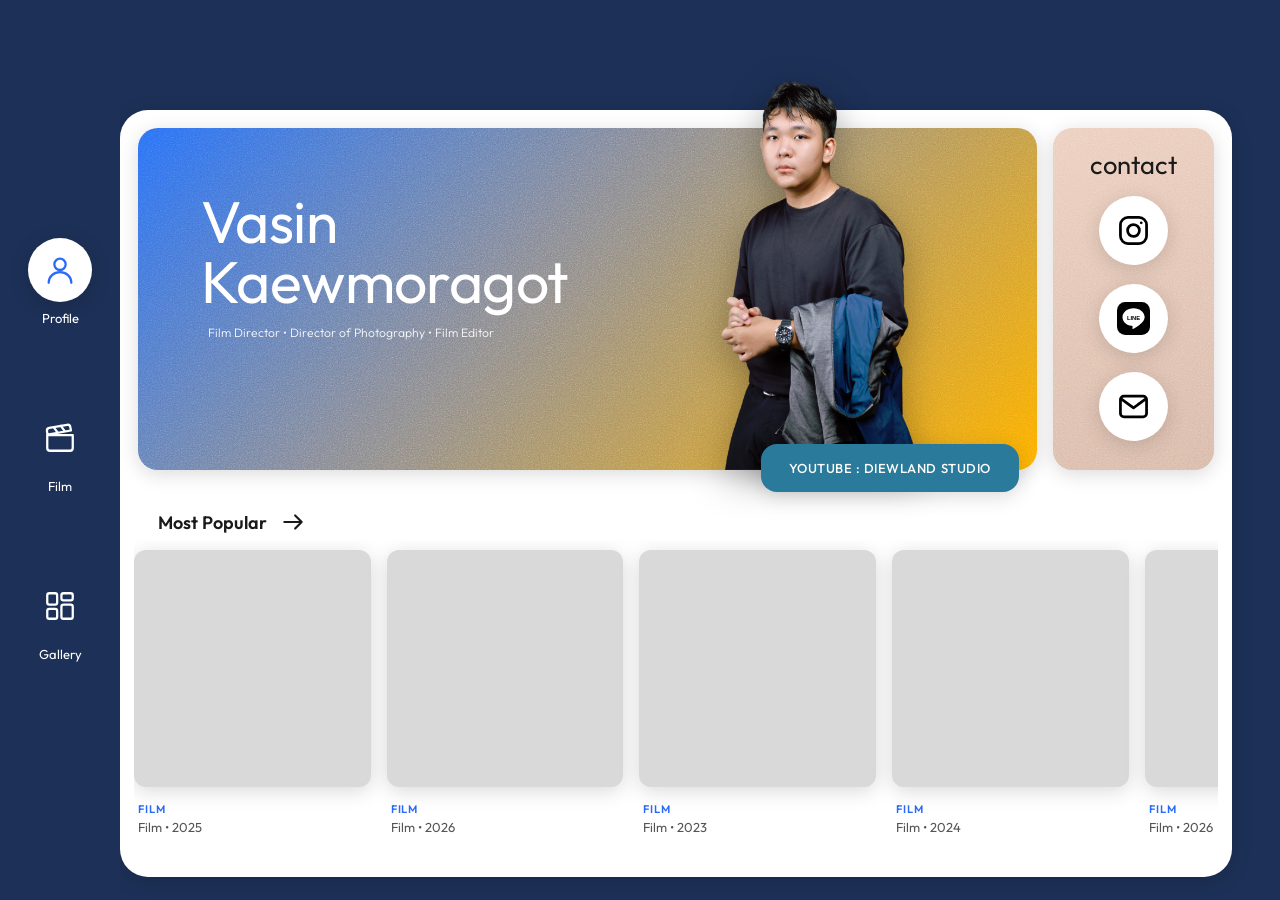
==== commit c00ebdae: "Recommend: multiple posts with ordering, WATCH NOW! button for videos Co-Authored-By: Claude Opus 5." ====
--- a/index.html
+++ b/index.html
@@ -101,23 +101,33 @@
         <!-- Recommend — แก้ไขได้ที่หน้า admin (แท็บ Recommend) -->
         <section class="recommend" id="recommend" aria-labelledby="recHeading" hidden>
           <div class="row-head"><h3 id="recHeading">Recommend</h3></div>
+          <div class="rec-list" id="recList"></div>
+        </section>
+
+        <template id="recCardTemplate">
           <article class="rec-card">
-            <button class="rec-card__media ph" id="recMedia" type="button">
-              <img id="recImg" alt="" />
-              <span class="rec-card__play" id="recPlay" aria-hidden="true">
+            <button class="rec-card__media ph" data-el="media" type="button">
+              <img data-el="img" alt="" />
+              <span class="rec-card__play" data-el="play" aria-hidden="true">
                 <svg viewBox="0 0 24 24"><path d="M8 5v14l11-7L8 5Z" fill="currentColor" /></svg>
               </span>
-              <span class="card__count" id="recCount" hidden></span>
+              <span class="card__count" data-el="count" hidden></span>
             </button>
             <div class="rec-card__body">
-              <span class="card__tag" id="recTag"></span>
-              <h4 class="rec-card__title" id="recTitle"></h4>
-              <time class="rec-card__date" id="recDate"></time>
-              <p class="rec-card__desc" id="recDesc"></p>
-              <button class="btn btn--rec" id="recOpen" type="button"></button>
+              <span class="card__tag" data-el="tag"></span>
+              <h4 class="rec-card__title" data-el="title"></h4>
+              <time class="rec-card__date" data-el="date"></time>
+              <p class="rec-card__desc" data-el="desc"></p>
+              <button class="btn btn--watch rec-card__btn" data-el="watch" type="button">
+                <svg viewBox="0 0 24 24" fill="none" stroke="currentColor" stroke-width="2" aria-hidden="true">
+                  <circle cx="12" cy="12" r="10" /><path d="M10 8.5v7l6-3.5-6-3.5Z" fill="currentColor" />
+                </svg>
+                WATCH NOW!
+              </button>
+              <button class="btn btn--rec" data-el="album" type="button"></button>
             </div>
           </article>
-        </section>
+        </template>
 
         <div class="row-head">
           <h3>Most Popular</h3>
--- a/style.css
+++ b/style.css
@@ -1072,3 +1072,8 @@
 }
 
 .card__count[hidden] { display: none; }
+
+/* Recommend — หลายโพสต์เรียงบนลงล่าง */
+.rec-list { display: flex; flex-direction: column; gap: 20px; }
+.rec-card__btn { margin-top: 12px; font-size: 18px; }
+.rec-card [hidden] { display: none !important; }
